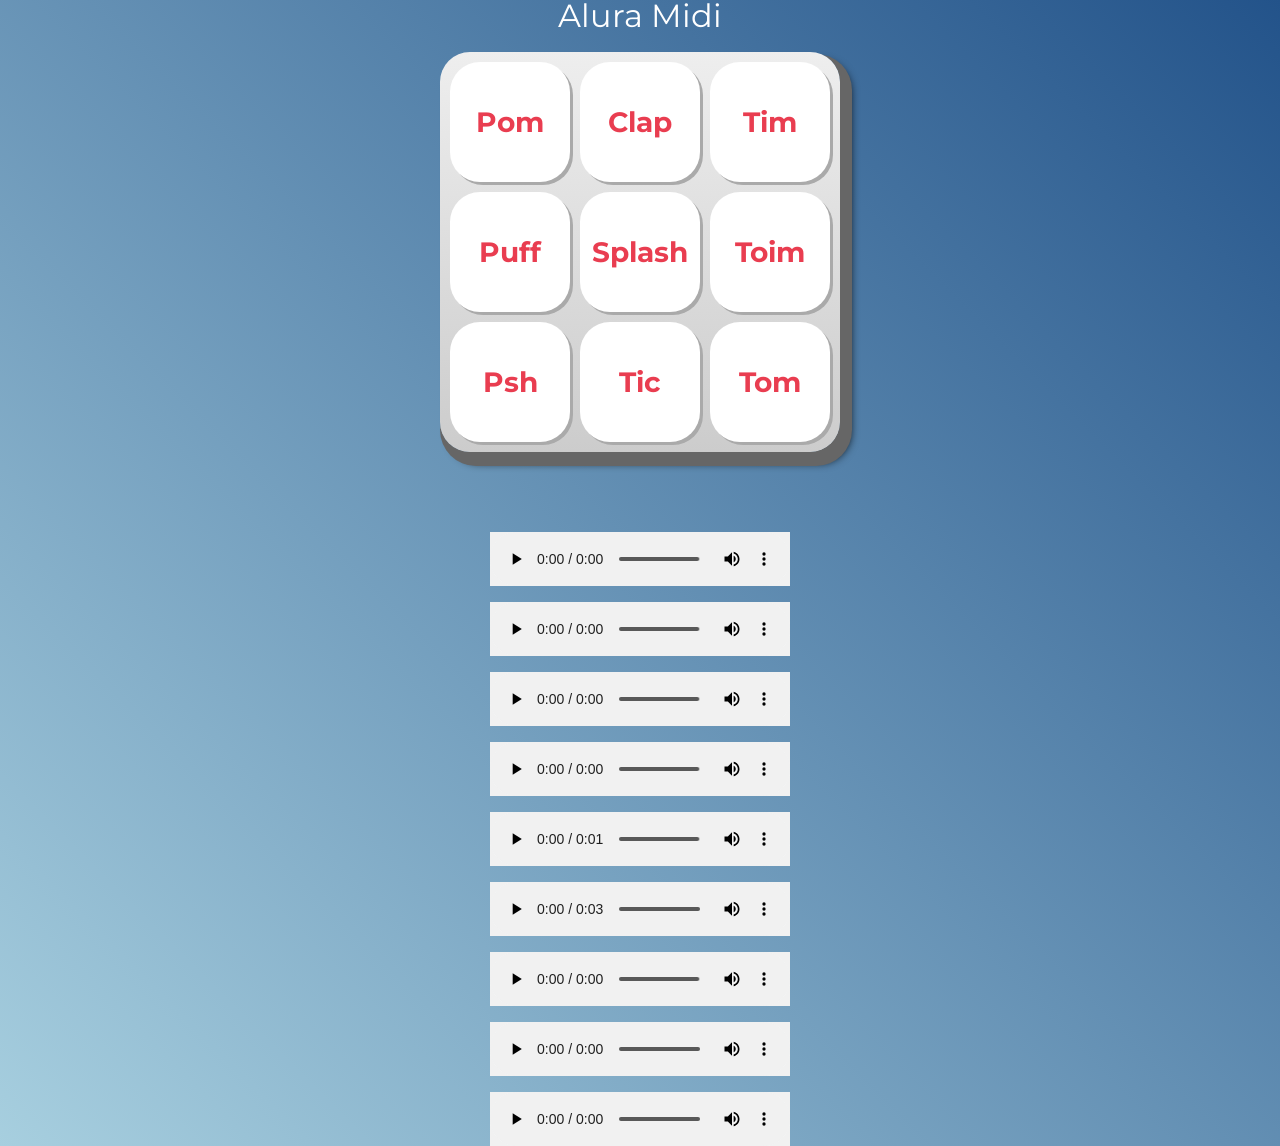
==== index.html @ 0d5d5eb8 "first commit" ====
<!DOCTYPE html>
<html lang="pt-BR">
<head>
    <meta charset="UTF-8">
    <meta http-equiv="X-UA-Compatible" content="IE=edge">
    <meta name="viewport" content="width=device-width, initial-scale=1.0">

    <title>Alura MIDI</title>

    <link rel="preconnect" href="https://fonts.googleapis.com">
    <link rel="preconnect" href="https://fonts.gstatic.com" crossorigin>
    <link href="https://fonts.googleapis.com/css2?family=Montserrat:wght@500;600&display=swap" rel="stylesheet">

    <link rel="icon" type="image/png" href="images/bateria.png">
    <link rel="stylesheet" href="css/reset.css">
    <link rel="stylesheet" href="css/estilos.css">

    <script src="main.js"></script>

</head>
<body>

    <h1>Alura Midi</h1>

    <section class="teclado">
        <button onclick="apertou()"class="tecla tecla_pom">Pom</button>
        <button class="tecla tecla_clap">Clap</button>
        <button class="tecla tecla_tim">Tim</button>

        <button class="tecla tecla_puff">Puff</button>
        <button class="tecla tecla_splash">Splash</button>
        <button class="tecla tecla_toim">Toim</button>

        <button class="tecla tecla_psh">Psh</button>
        <button class="tecla tecla_tic">Tic</button>
        <button class="tecla tecla_tom">Tom</button>
    </section>
    
    <section class="audio-container">
        <audio controls src="sounds/keyq.wav" id="som_tecla_pom"></audio>
        <audio controls src="sounds/keyw.wav" id="som_tecla_clap"></audio>
        <audio controls src="sounds/keye.wav" id="som_tecla_tim"></audio>
        <audio controls src="sounds/keya.wav" id="som_tecla_puff"></audio>
        <audio controls src="sounds/keys.wav" id="som_tecla_splash"></audio>
        <audio controls src="sounds/keyd.wav" id="som_tecla_toim"></audio>
        <audio controls src="sounds/keyz.wav" id="som_tecla_psh"></audio>
        <audio controls src="sounds/keyx.wav" id="som_tecla_tic"></audio>
        <audio controls src="sounds/keyc.wav" id="som_tecla_tom"></audio>
    </section>


</body>
</html>
---- css/estilos.css ----
:root {
  --cinza: #aaa;
  --vermelha: #e93d50;
  --vermelha-escura: #af303f;
  --branca: #fff;
  --luz: rgb(229, 255, 0);
}

body {
  align-items: center;
  background: linear-gradient(45deg, #a7cfdf 0%,#23538a 100%);
  display: flex;
  justify-content: center;
  flex-direction: column;
  font-family: 'Montserrat', sans-serif;
  min-height: 100vh;
}

h1 {
  color: var(--branca);
  margin-bottom: 20px;
  font-size: 2rem;
}

.teclado {
  background: linear-gradient(to bottom, #eeeeee 0%,#cccccc 100%);
  box-shadow: 6px 8px 0 6px #666, 10px 10px 10px #000;
  border-radius: 30px;
  display: grid;
  gap: 10px;
  grid-template-columns: repeat(3, 1fr);
  padding: 10px;
}

.tecla {
  background-color: var(--branca);
  border-radius: 30px;
  box-shadow: 3px 3px 0 var(--cinza);
  color: var(--vermelha);
  cursor: pointer;
  height: 120px;
  font-size: 1.75em;
  font-weight: bold;
  line-height: 120px;
  text-align: center;
  width: 120px;
}

.tecla.ativa,
.tecla:active {
  background-color: var(--vermelha);
  border: 4px solid  var(--vermelha);
  box-shadow: 3px 3px 0 var(--vermelha-escura) inset;
  color: var(--branca);
  outline: none;
}

.tecla.focus,
.tecla:focus {
  outline: none;
  box-shadow: 1px 1px 10px var(--luz);
}

.tecla.active:focus,
.tecla:active:focus {
  box-shadow: 3px 3px 0 var(--vermelha-escura) inset, 1px 1px 10px var(--luz);
}

.audio-container {
  display: flex;
  flex-direction: column;
  gap: 1em;
  margin-top: 5em;
}

/* Estilizando os controles de áudio no Chrome */
.audio-container audio::-webkit-media-controls-panel {
  background-color: #f1f1f1;
  color: black;
}

/* Estilizando os controles de áudio no Firefox */
.audio-container audio::-moz-range-track {
  background-color: #f1f1f1;
}

.audio-container audio::-moz-range-thumb {
  background-color: #007bff;
}

/* Estilizando os controles de áudio em navegadores que não sejam Chrome nem Firefox */
.audio-container audio::-webkit-media-controls {
  background-color: #f1f1f1;
  color: black;
}
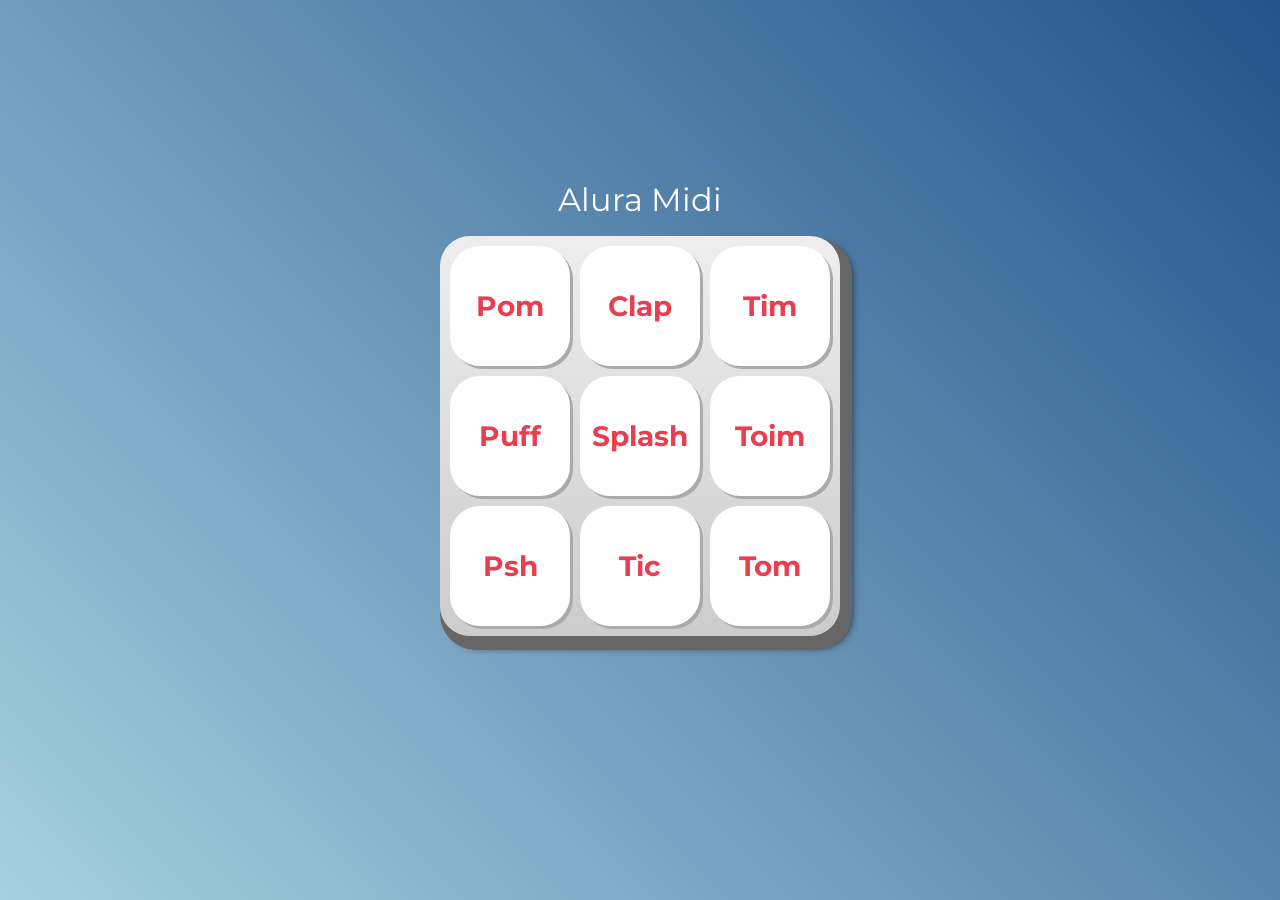
==== commit c51e0229: "atualizando branch" ====
--- a/index.html
+++ b/index.html
@@ -15,15 +15,13 @@
     <link rel="stylesheet" href="css/reset.css">
     <link rel="stylesheet" href="css/estilos.css">
 
-    <script src="main.js"></script>
-
 </head>
 <body>
 
     <h1>Alura Midi</h1>
 
     <section class="teclado">
-        <button onclick="apertou()"class="tecla tecla_pom">Pom</button>
+        <button class="tecla tecla_pom">Pom</button>
         <button class="tecla tecla_clap">Clap</button>
         <button class="tecla tecla_tim">Tim</button>
 
@@ -37,17 +35,19 @@
     </section>
     
     <section class="audio-container">
-        <audio controls src="sounds/keyq.wav" id="som_tecla_pom"></audio>
-        <audio controls src="sounds/keyw.wav" id="som_tecla_clap"></audio>
-        <audio controls src="sounds/keye.wav" id="som_tecla_tim"></audio>
-        <audio controls src="sounds/keya.wav" id="som_tecla_puff"></audio>
-        <audio controls src="sounds/keys.wav" id="som_tecla_splash"></audio>
-        <audio controls src="sounds/keyd.wav" id="som_tecla_toim"></audio>
-        <audio controls src="sounds/keyz.wav" id="som_tecla_psh"></audio>
-        <audio controls src="sounds/keyx.wav" id="som_tecla_tic"></audio>
-        <audio controls src="sounds/keyc.wav" id="som_tecla_tom"></audio>
+        <audio src="sounds/keyq.wav" id="som_tecla_pom"></audio>
+        <audio src="sounds/keyw.wav" id="som_tecla_clap"></audio>
+        <audio src="sounds/keye.wav" id="som_tecla_tim"></audio>
+        <audio src="sounds/keya.wav" id="som_tecla_puff"></audio>
+        <audio src="sounds/keys.wav" id="som_tecla_splash"></audio>
+        <audio src="sounds/keyd.wav" id="som_tecla_toim"></audio>
+        <audio src="sounds/keyz.wav" id="som_tecla_psh"></audio>
+        <audio src="sounds/keyx.wav" id="som_tecla_tic"></audio>
+        <audio src="sounds/keyc.wav" id="som_tecla_tom"></audio>
     </section>
 
 
+
+    <script src="main.js"></script>
 </body>
 </html>
